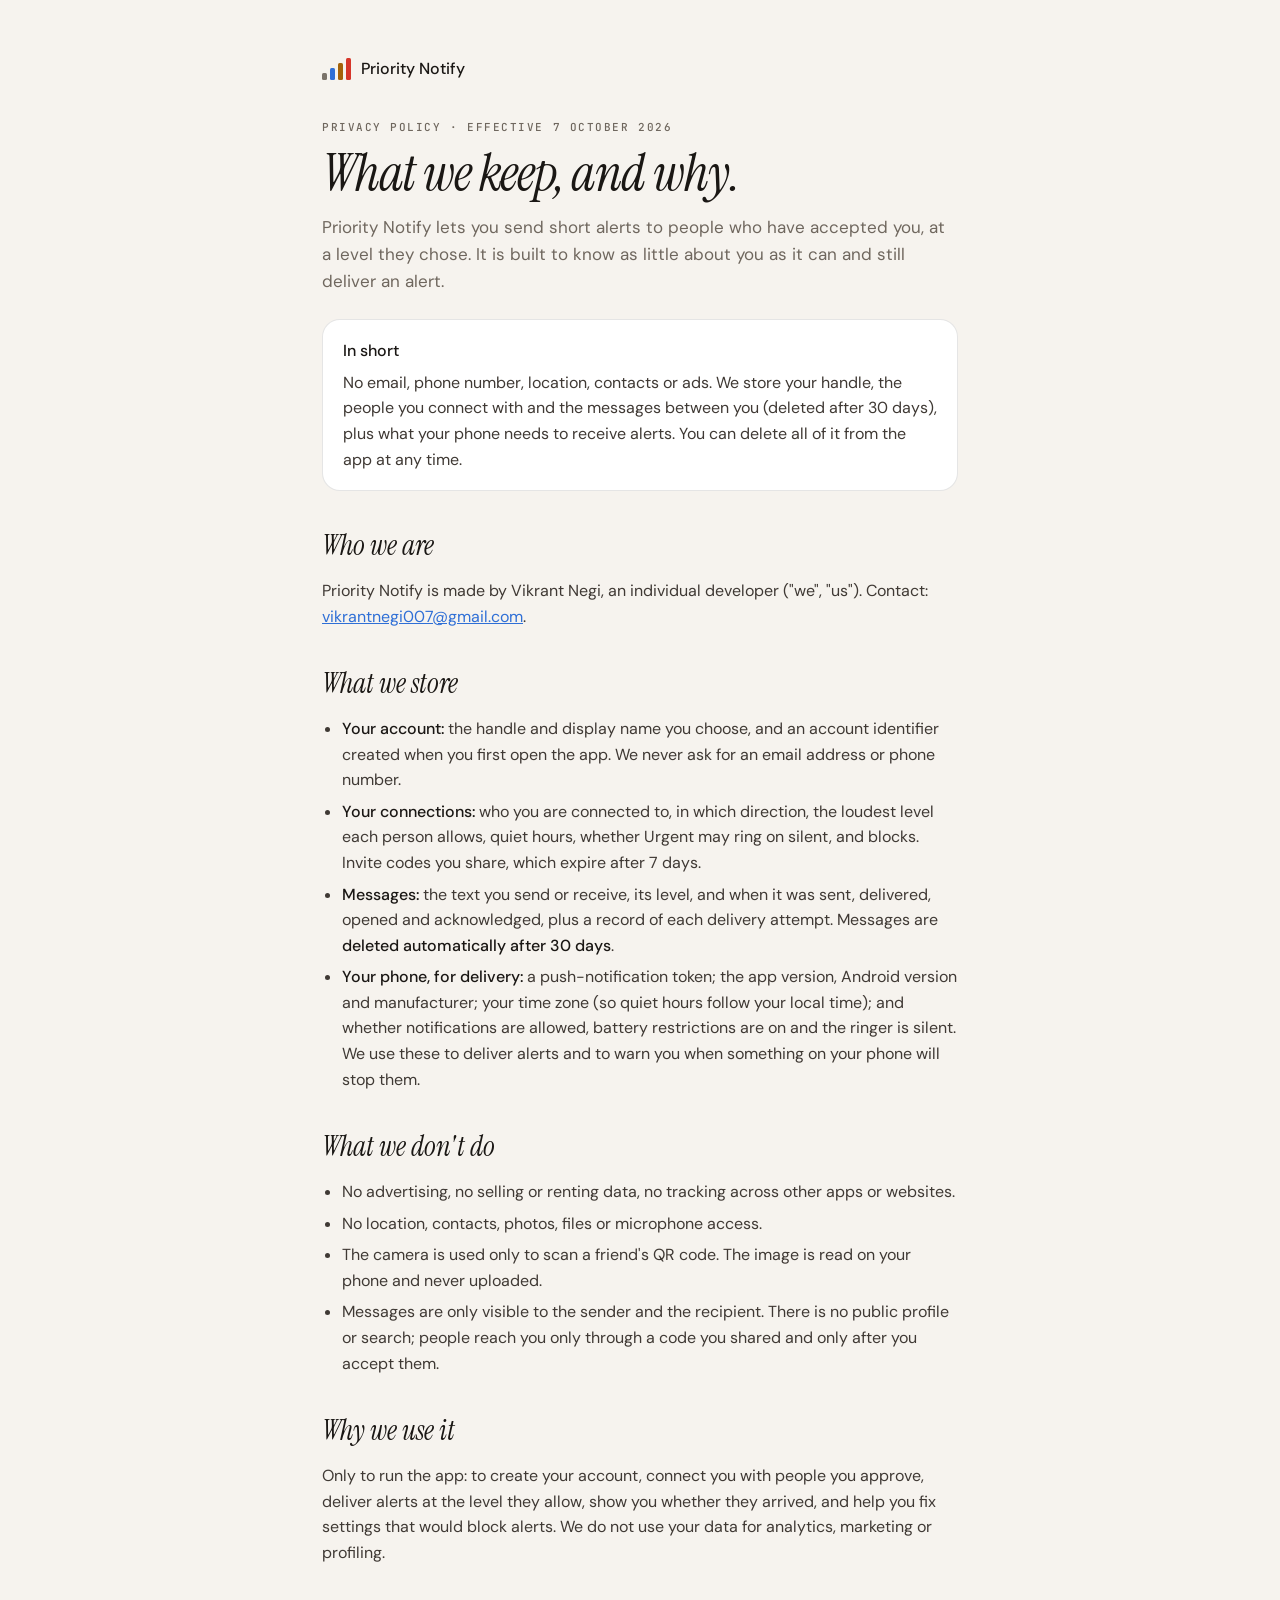
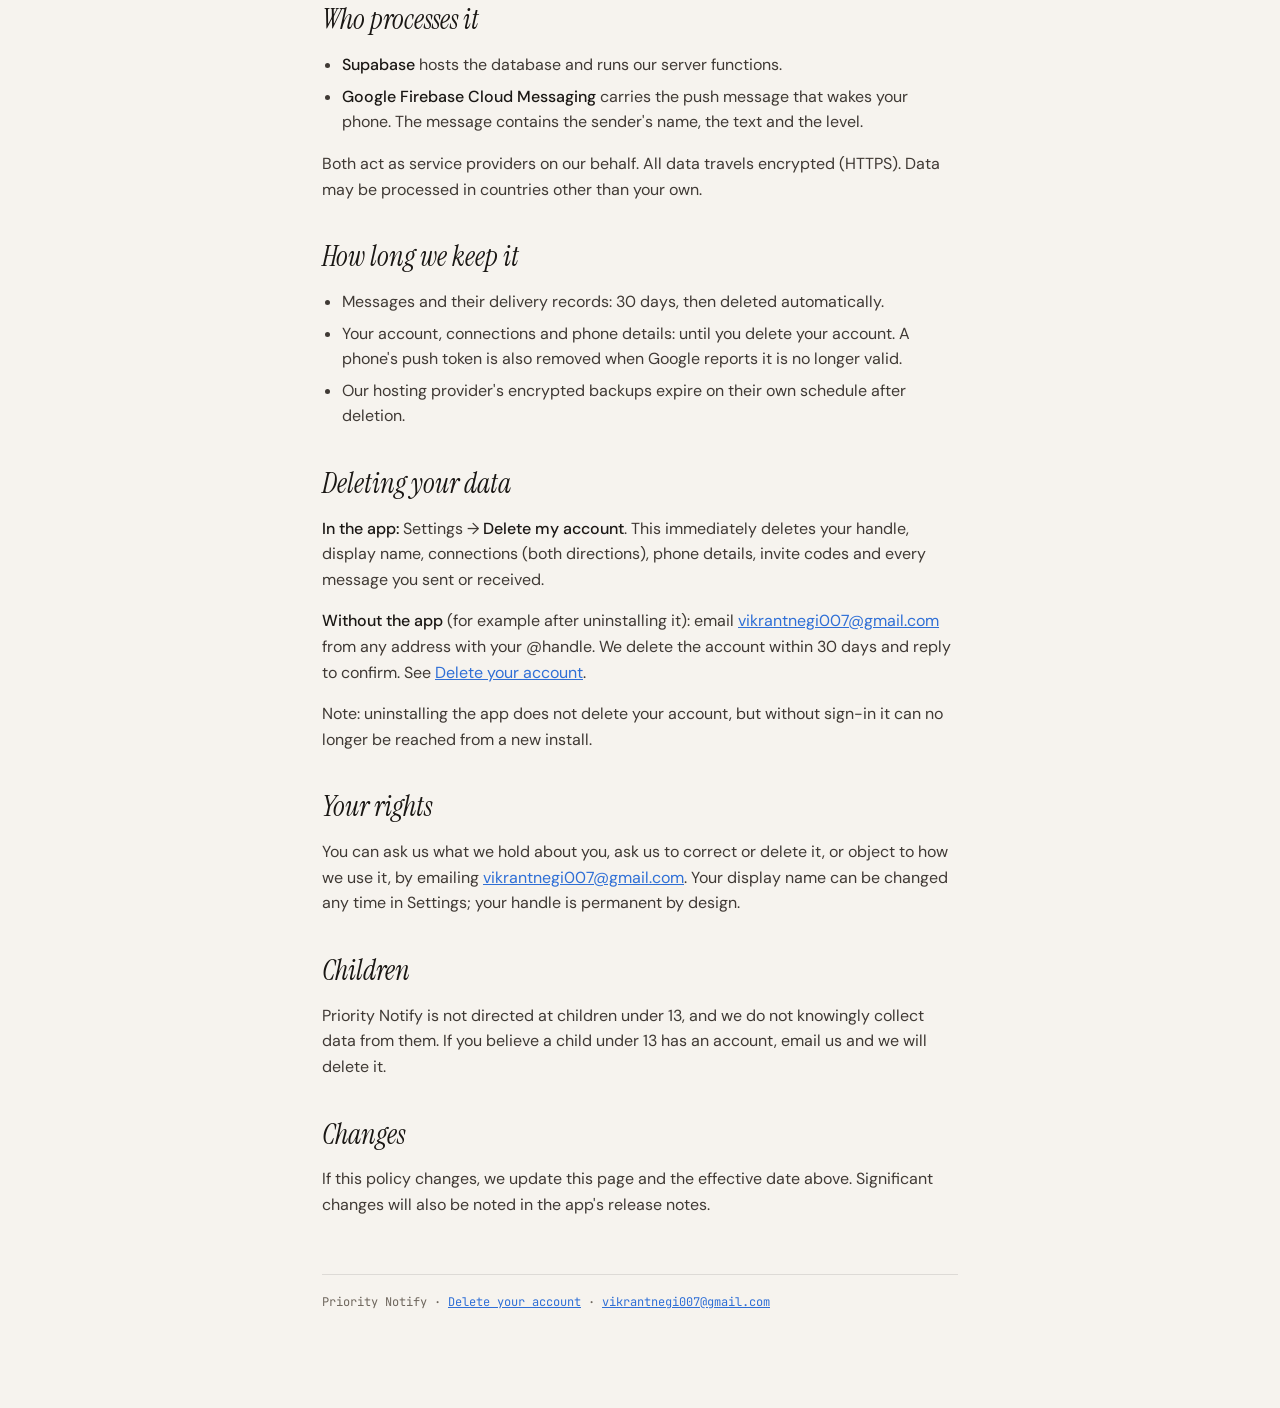
==== privacy/index.html @ 2f18a3ae "Settings → Delete my account (delete_account RPC, controls-check 11a–c), Kotlin sources on the new p" ====
<!doctype html>
<html lang="en">
<head>
<meta charset="utf-8">
<meta name="viewport" content="width=device-width, initial-scale=1">
<title>Privacy Policy · Priority Notify</title>
<meta name="description" content="What Priority Notify stores, why, who processes it, and how to delete it.">
<link rel="preconnect" href="https://fonts.googleapis.com">
<link rel="preconnect" href="https://fonts.gstatic.com" crossorigin>
<link href="https://fonts.googleapis.com/css2?family=DM+Sans:opsz,wght@9..40,400;9..40,500&family=Instrument+Serif:ital@1&family=JetBrains+Mono:wght@400;500&display=swap" rel="stylesheet">
<link rel="stylesheet" href="../style.css">
</head>
<body>
<main>
  <a class="brand" href="../"><span class="bars"><i></i><i></i><i></i><i></i></span>Priority Notify</a>

  <p class="kicker">Privacy policy · effective 7 October 2026</p>
  <h1>What we keep, and why.</h1>
  <p class="lede">Priority Notify lets you send short alerts to people who have accepted you, at a level they chose. It is built to know as little about you as it can and still deliver an alert.</p>

  <div class="card">
    <strong>In short</strong>
    <p>No email, phone number, location, contacts or ads. We store your handle, the people you connect with and the messages between you (deleted after 30 days), plus what your phone needs to receive alerts. You can delete all of it from the app at any time.</p>
  </div>

  <h2>Who we are</h2>
  <p>Priority Notify is made by Vikrant Negi, an individual developer ("we", "us"). Contact: <a href="mailto:vikrantnegi007@gmail.com">vikrantnegi007@gmail.com</a>.</p>

  <h2>What we store</h2>
  <ul>
    <li><strong>Your account:</strong> the handle and display name you choose, and an account identifier created when you first open the app. We never ask for an email address or phone number.</li>
    <li><strong>Your connections:</strong> who you are connected to, in which direction, the loudest level each person allows, quiet hours, whether Urgent may ring on silent, and blocks. Invite codes you share, which expire after 7 days.</li>
    <li><strong>Messages:</strong> the text you send or receive, its level, and when it was sent, delivered, opened and acknowledged, plus a record of each delivery attempt. Messages are <strong>deleted automatically after 30 days</strong>.</li>
    <li><strong>Your phone, for delivery:</strong> a push-notification token; the app version, Android version and manufacturer; your time zone (so quiet hours follow your local time); and whether notifications are allowed, battery restrictions are on and the ringer is silent. We use these to deliver alerts and to warn you when something on your phone will stop them.</li>
  </ul>

  <h2>What we don't do</h2>
  <ul>
    <li>No advertising, no selling or renting data, no tracking across other apps or websites.</li>
    <li>No location, contacts, photos, files or microphone access.</li>
    <li>The camera is used only to scan a friend's QR code. The image is read on your phone and never uploaded.</li>
    <li>Messages are only visible to the sender and the recipient. There is no public profile or search; people reach you only through a code you shared and only after you accept them.</li>
  </ul>

  <h2>Why we use it</h2>
  <p>Only to run the app: to create your account, connect you with people you approve, deliver alerts at the level they allow, show you whether they arrived, and help you fix settings that would block alerts. We do not use your data for analytics, marketing or profiling.</p>

  <h2>Who processes it</h2>
  <ul>
    <li><strong>Supabase</strong> hosts the database and runs our server functions.</li>
    <li><strong>Google Firebase Cloud Messaging</strong> carries the push message that wakes your phone. The message contains the sender's name, the text and the level.</li>
  </ul>
  <p>Both act as service providers on our behalf. All data travels encrypted (HTTPS). Data may be processed in countries other than your own.</p>

  <h2>How long we keep it</h2>
  <ul>
    <li>Messages and their delivery records: 30 days, then deleted automatically.</li>
    <li>Your account, connections and phone details: until you delete your account. A phone's push token is also removed when Google reports it is no longer valid.</li>
    <li>Our hosting provider's encrypted backups expire on their own schedule after deletion.</li>
  </ul>

  <h2 id="delete">Deleting your data</h2>
  <p><strong>In the app:</strong> Settings → <strong>Delete my account</strong>. This immediately deletes your handle, display name, connections (both directions), phone details, invite codes and every message you sent or received.</p>
  <p><strong>Without the app</strong> (for example after uninstalling it): email <a href="mailto:vikrantnegi007@gmail.com?subject=Delete%20my%20Priority%20Notify%20account">vikrantnegi007@gmail.com</a> from any address with your @handle. We delete the account within 30 days and reply to confirm. See <a href="../delete-account/">Delete your account</a>.</p>
  <p>Note: uninstalling the app does not delete your account, but without sign-in it can no longer be reached from a new install.</p>

  <h2>Your rights</h2>
  <p>You can ask us what we hold about you, ask us to correct or delete it, or object to how we use it, by emailing <a href="mailto:vikrantnegi007@gmail.com">vikrantnegi007@gmail.com</a>. Your display name can be changed any time in Settings; your handle is permanent by design.</p>

  <h2>Children</h2>
  <p>Priority Notify is not directed at children under 13, and we do not knowingly collect data from them. If you believe a child under 13 has an account, email us and we will delete it.</p>

  <h2>Changes</h2>
  <p>If this policy changes, we update this page and the effective date above. Significant changes will also be noted in the app's release notes.</p>

  <footer>Priority Notify · <a href="../delete-account/">Delete your account</a> · <a href="mailto:vikrantnegi007@gmail.com">vikrantnegi007@gmail.com</a></footer>
</main>
</body>
</html>
---- style.css ----
/* Priority Notify — legal pages. Dispatch v2 tokens (app/lib/theme.ts). */
:root {
  --bg: #F6F3EE; --sf: #FFFFFF; --ink: #1A1714; --mut: #6F675E; --soft: #3F3934; --ln: rgba(0,0,0,.1);
  --fyi: #7A736A; --nor: #2F6FD6; --imp: #A3620A; --urg: #D6362A; --ok: #1F8A57;
}
@media (prefers-color-scheme: dark) {
  :root {
    --bg: #0C0B0A; --sf: #171514; --ink: #F4EFE7; --mut: #9A938A; --soft: #CFC8BE; --ln: rgba(255,255,255,.1);
    --fyi: #8B857D; --nor: #6EA8FF; --imp: #FFB13D; --urg: #FF4A3D; --ok: #56C48C;
  }
}
* { box-sizing: border-box; }
html { -webkit-text-size-adjust: 100%; }
body { margin: 0; background: var(--bg); color: var(--ink); font: 400 16px/1.6 'DM Sans', system-ui, sans-serif; }
main { max-width: 680px; margin: 0 auto; padding: 32px 16px 64px; }
@media (min-width: 600px) { main { padding: 56px 22px 96px; } }
.brand { display: flex; align-items: center; gap: 10px; font-weight: 500; text-decoration: none; color: var(--ink); }
.bars { display: flex; align-items: flex-end; gap: 3px; height: 22px; }
.bars i { width: 5px; border-radius: 1.5px; display: block; }
.bars i:nth-child(1) { height: 7px; background: var(--fyi); }
.bars i:nth-child(2) { height: 12px; background: var(--nor); }
.bars i:nth-child(3) { height: 17px; background: var(--imp); }
.bars i:nth-child(4) { height: 22px; background: var(--urg); }
.kicker { font: 500 11px/1 'JetBrains Mono', ui-monospace, monospace; letter-spacing: .14em; color: var(--mut); text-transform: uppercase; margin: 40px 0 0; }
h1 { font: italic 400 clamp(36px, 8vw, 52px)/1.02 'Instrument Serif', Georgia, serif; letter-spacing: -.02em; margin: 14px 0 0; }
h2 { font: italic 400 28px/1.1 'Instrument Serif', Georgia, serif; margin: 40px 0 0; }
p, li { color: var(--soft); }
.lede { color: var(--mut); font-size: 17px; margin-top: 14px; }
ul { padding-left: 20px; }
li { margin: 6px 0; }
a { color: var(--nor); }
strong { color: var(--ink); font-weight: 500; }
.card { margin-top: 24px; padding: 18px 20px; border-radius: 18px; background: var(--sf); border: 1px solid var(--ln); }
.card p { margin: 6px 0 0; }
.steps { counter-reset: s; list-style: none; padding: 0; }
.steps li { counter-increment: s; display: grid; grid-template-columns: 28px 1fr; gap: 10px; padding: 12px 0; border-top: 1px solid var(--ln); margin: 0; }
.steps li::before { content: counter(s); font: 500 13px/1.6 'JetBrains Mono', ui-monospace, monospace; color: var(--mut); }
.links { display: flex; flex-direction: column; margin-top: 28px; border-top: 1px solid var(--ln); }
.links a { display: flex; justify-content: space-between; padding: 16px 0; border-bottom: 1px solid var(--ln); color: var(--ink); text-decoration: none; font-weight: 500; }
.links a span { color: var(--mut); }
footer { margin-top: 56px; padding-top: 18px; border-top: 1px solid var(--ln); color: var(--mut); font: 400 12px/1.6 'JetBrains Mono', ui-monospace, monospace; }
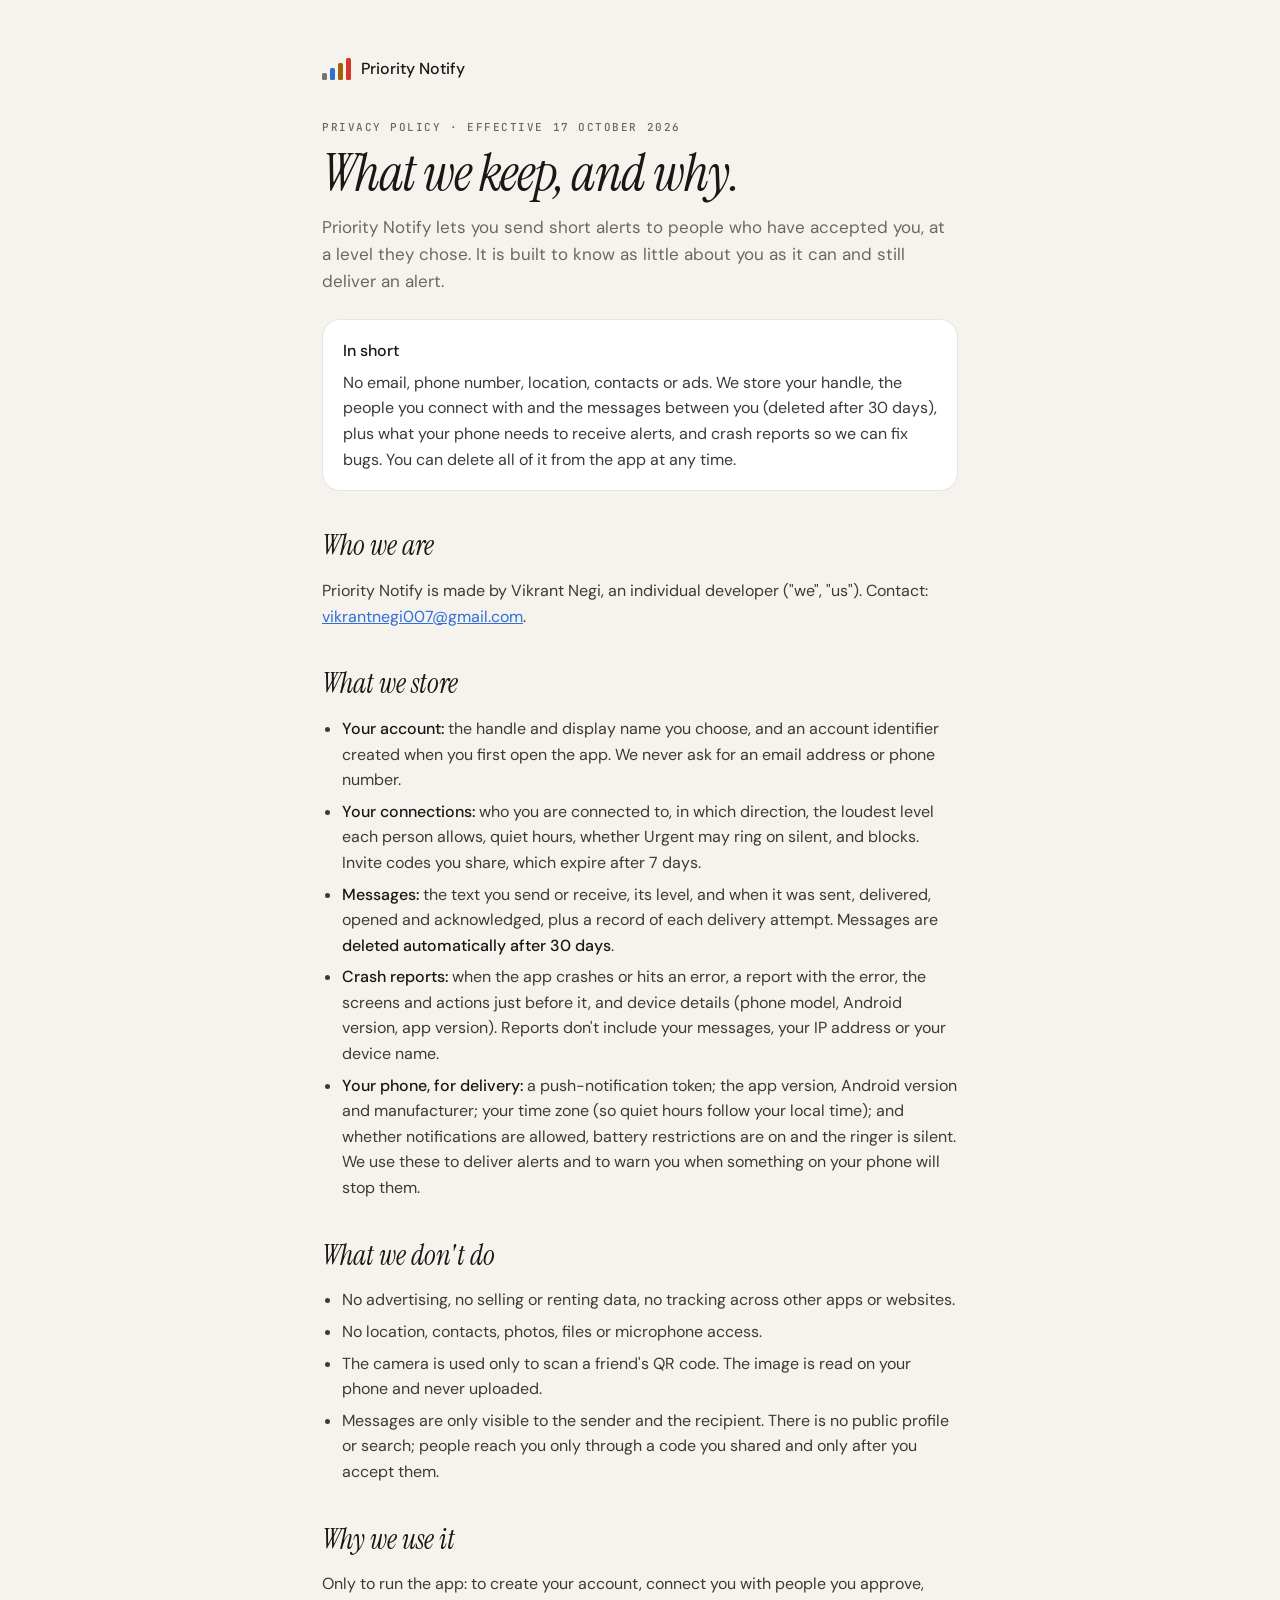
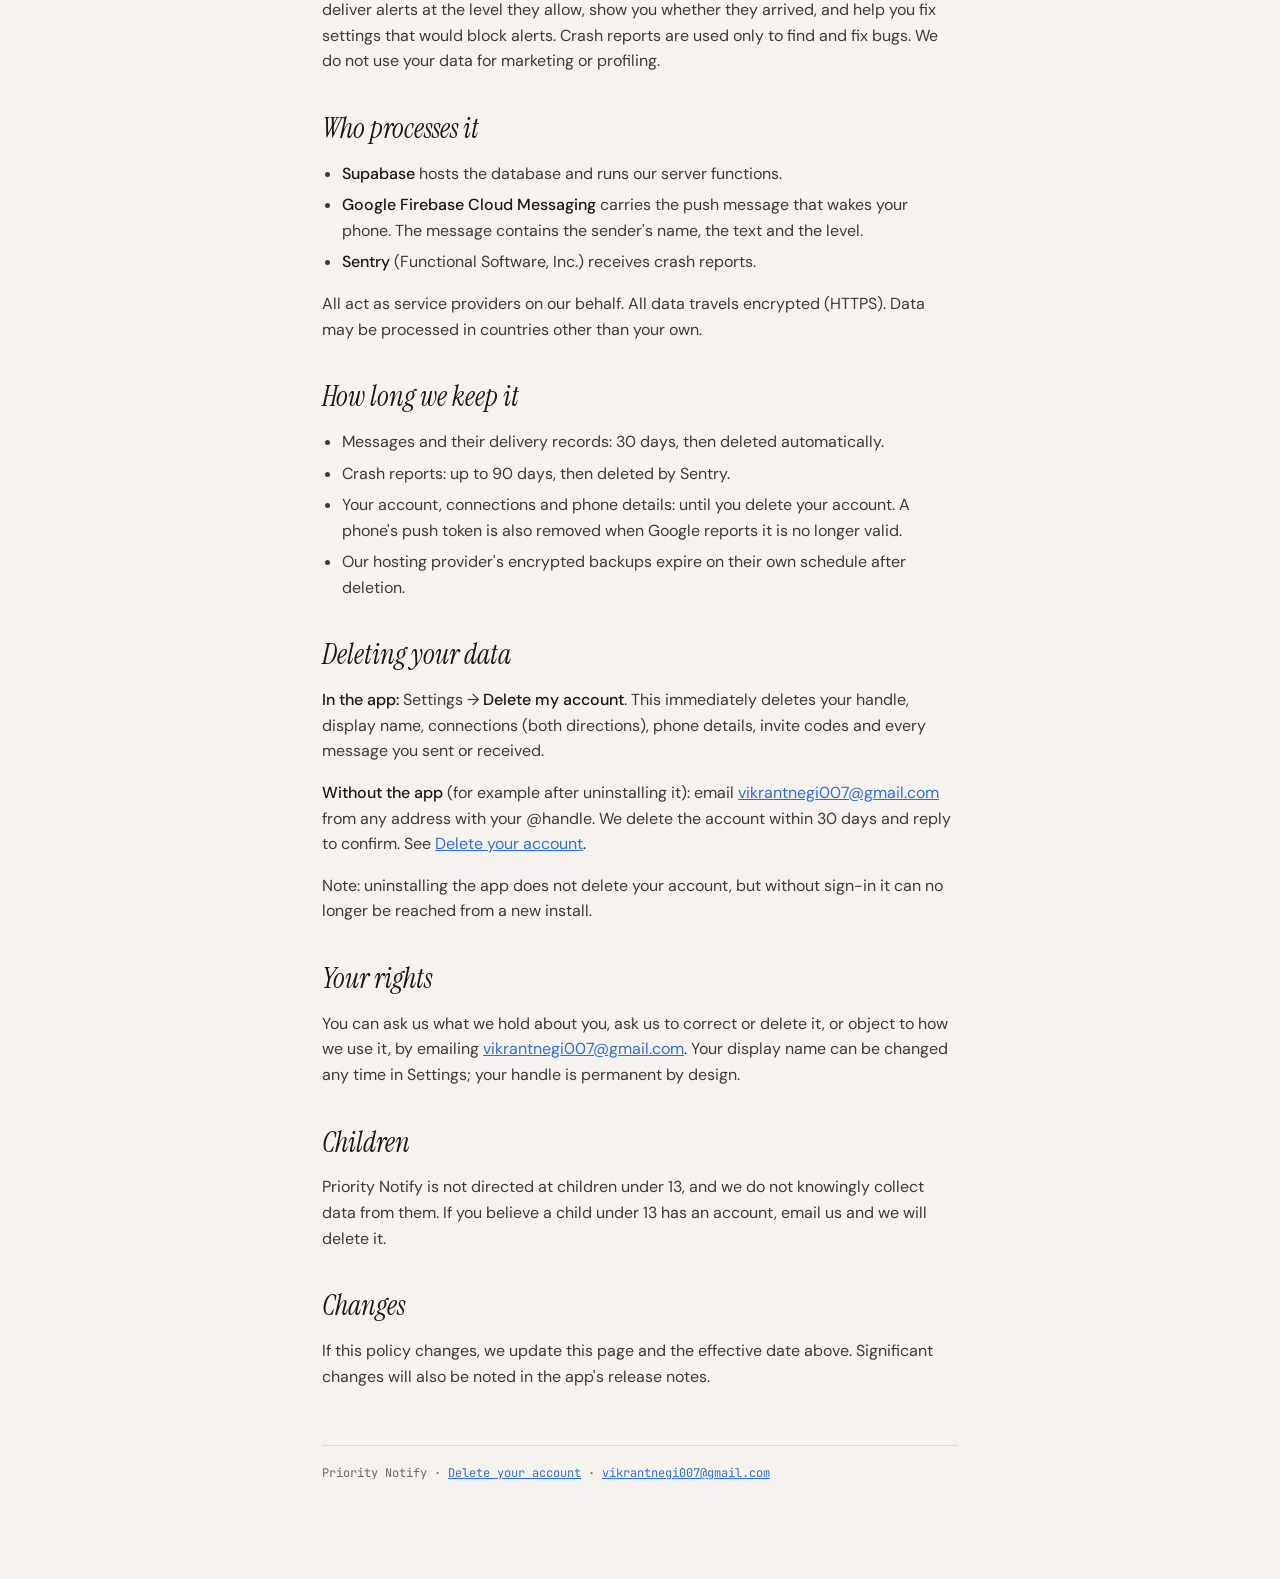
==== commit 9ff2559b: "Privacy policy: crash reports via Sentry (effective 17 Oct 2026) Co-Authored-By: Claude Opus 5.5 (1M" ====
--- a/privacy/index.html
+++ b/privacy/index.html
@@ -14,13 +14,13 @@
 <main>
   <a class="brand" href="../"><span class="bars"><i></i><i></i><i></i><i></i></span>Priority Notify</a>
 
-  <p class="kicker">Privacy policy · effective 7 October 2026</p>
+  <p class="kicker">Privacy policy · effective 17 October 2026</p>
   <h1>What we keep, and why.</h1>
   <p class="lede">Priority Notify lets you send short alerts to people who have accepted you, at a level they chose. It is built to know as little about you as it can and still deliver an alert.</p>
 
   <div class="card">
     <strong>In short</strong>
-    <p>No email, phone number, location, contacts or ads. We store your handle, the people you connect with and the messages between you (deleted after 30 days), plus what your phone needs to receive alerts. You can delete all of it from the app at any time.</p>
+    <p>No email, phone number, location, contacts or ads. We store your handle, the people you connect with and the messages between you (deleted after 30 days), plus what your phone needs to receive alerts, and crash reports so we can fix bugs. You can delete all of it from the app at any time.</p>
   </div>
 
   <h2>Who we are</h2>
@@ -31,6 +31,7 @@
     <li><strong>Your account:</strong> the handle and display name you choose, and an account identifier created when you first open the app. We never ask for an email address or phone number.</li>
     <li><strong>Your connections:</strong> who you are connected to, in which direction, the loudest level each person allows, quiet hours, whether Urgent may ring on silent, and blocks. Invite codes you share, which expire after 7 days.</li>
     <li><strong>Messages:</strong> the text you send or receive, its level, and when it was sent, delivered, opened and acknowledged, plus a record of each delivery attempt. Messages are <strong>deleted automatically after 30 days</strong>.</li>
+    <li><strong>Crash reports:</strong> when the app crashes or hits an error, a report with the error, the screens and actions just before it, and device details (phone model, Android version, app version). Reports don't include your messages, your IP address or your device name.</li>
     <li><strong>Your phone, for delivery:</strong> a push-notification token; the app version, Android version and manufacturer; your time zone (so quiet hours follow your local time); and whether notifications are allowed, battery restrictions are on and the ringer is silent. We use these to deliver alerts and to warn you when something on your phone will stop them.</li>
   </ul>
 
@@ -43,18 +44,20 @@
   </ul>
 
   <h2>Why we use it</h2>
-  <p>Only to run the app: to create your account, connect you with people you approve, deliver alerts at the level they allow, show you whether they arrived, and help you fix settings that would block alerts. We do not use your data for analytics, marketing or profiling.</p>
+  <p>Only to run the app: to create your account, connect you with people you approve, deliver alerts at the level they allow, show you whether they arrived, and help you fix settings that would block alerts. Crash reports are used only to find and fix bugs. We do not use your data for marketing or profiling.</p>
 
   <h2>Who processes it</h2>
   <ul>
     <li><strong>Supabase</strong> hosts the database and runs our server functions.</li>
     <li><strong>Google Firebase Cloud Messaging</strong> carries the push message that wakes your phone. The message contains the sender's name, the text and the level.</li>
+    <li><strong>Sentry</strong> (Functional Software, Inc.) receives crash reports.</li>
   </ul>
-  <p>Both act as service providers on our behalf. All data travels encrypted (HTTPS). Data may be processed in countries other than your own.</p>
+  <p>All act as service providers on our behalf. All data travels encrypted (HTTPS). Data may be processed in countries other than your own.</p>
 
   <h2>How long we keep it</h2>
   <ul>
     <li>Messages and their delivery records: 30 days, then deleted automatically.</li>
+    <li>Crash reports: up to 90 days, then deleted by Sentry.</li>
     <li>Your account, connections and phone details: until you delete your account. A phone's push token is also removed when Google reports it is no longer valid.</li>
     <li>Our hosting provider's encrypted backups expire on their own schedule after deletion.</li>
   </ul>
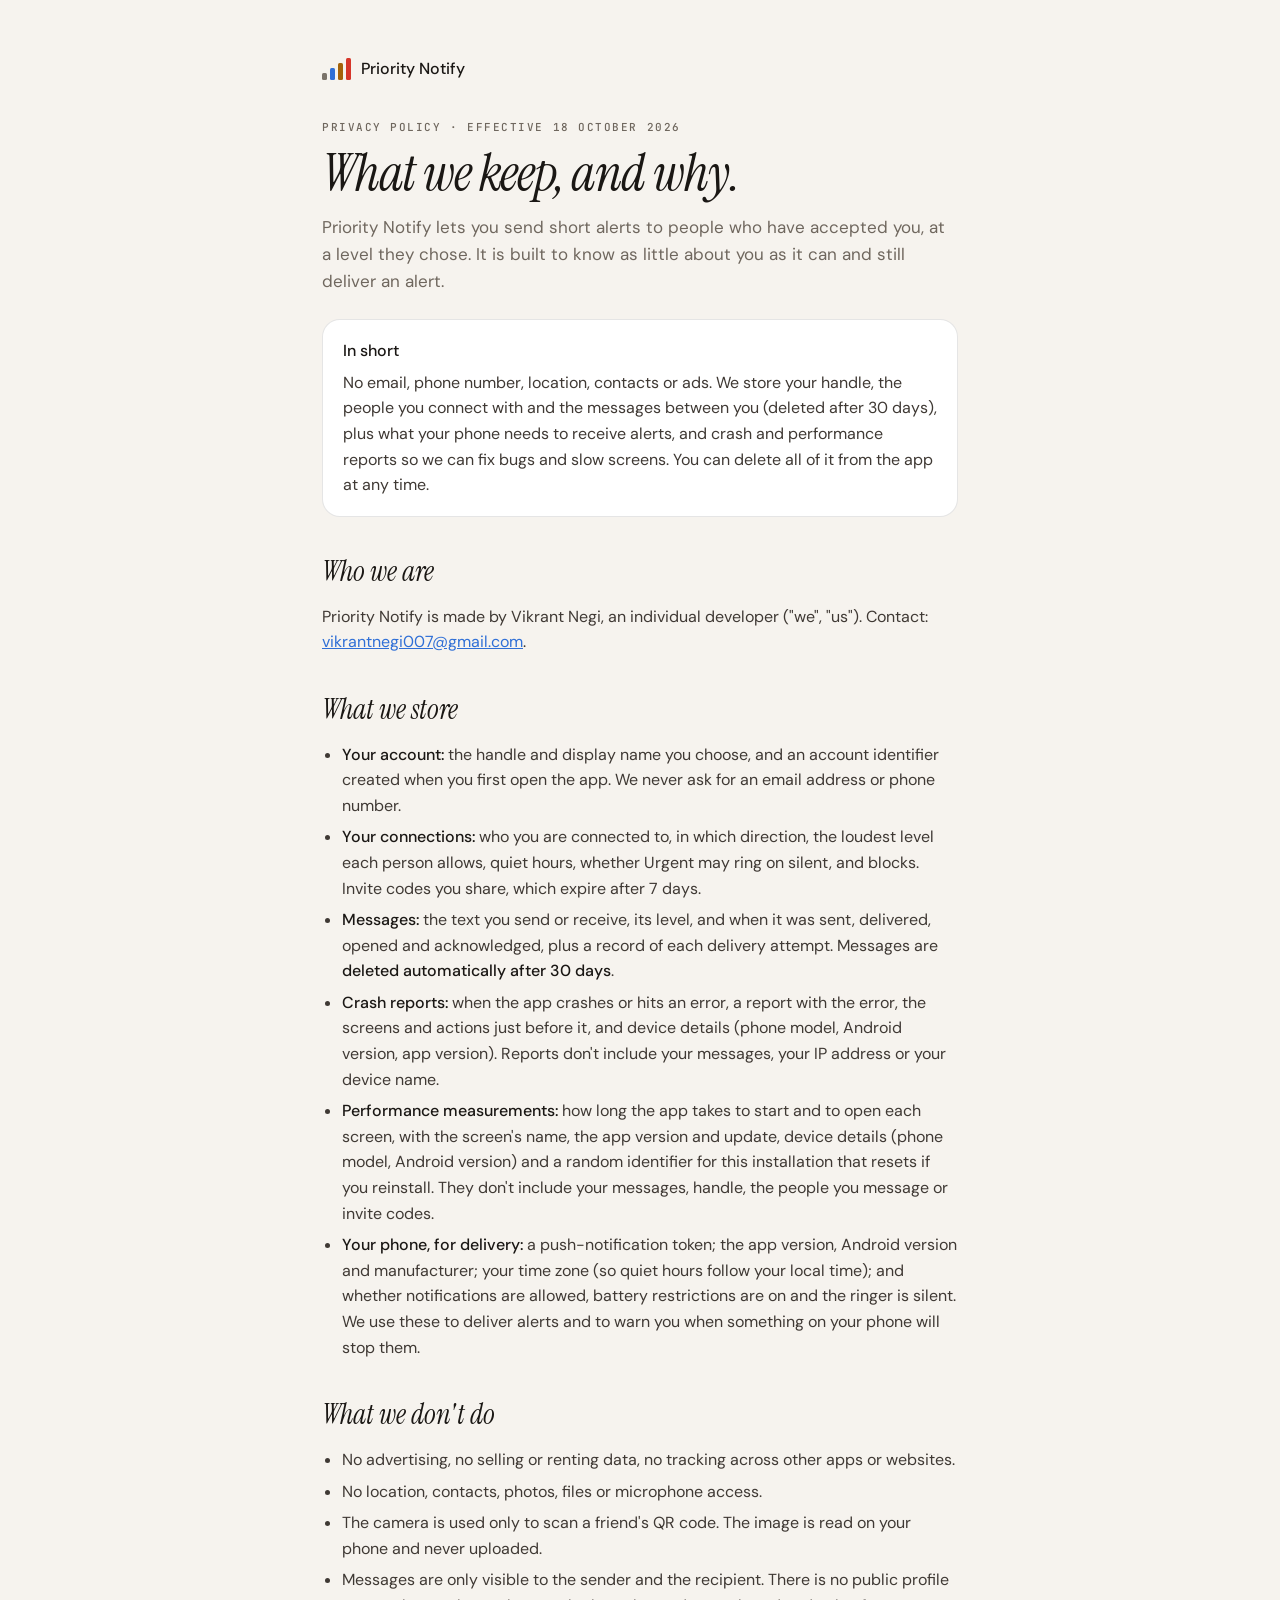
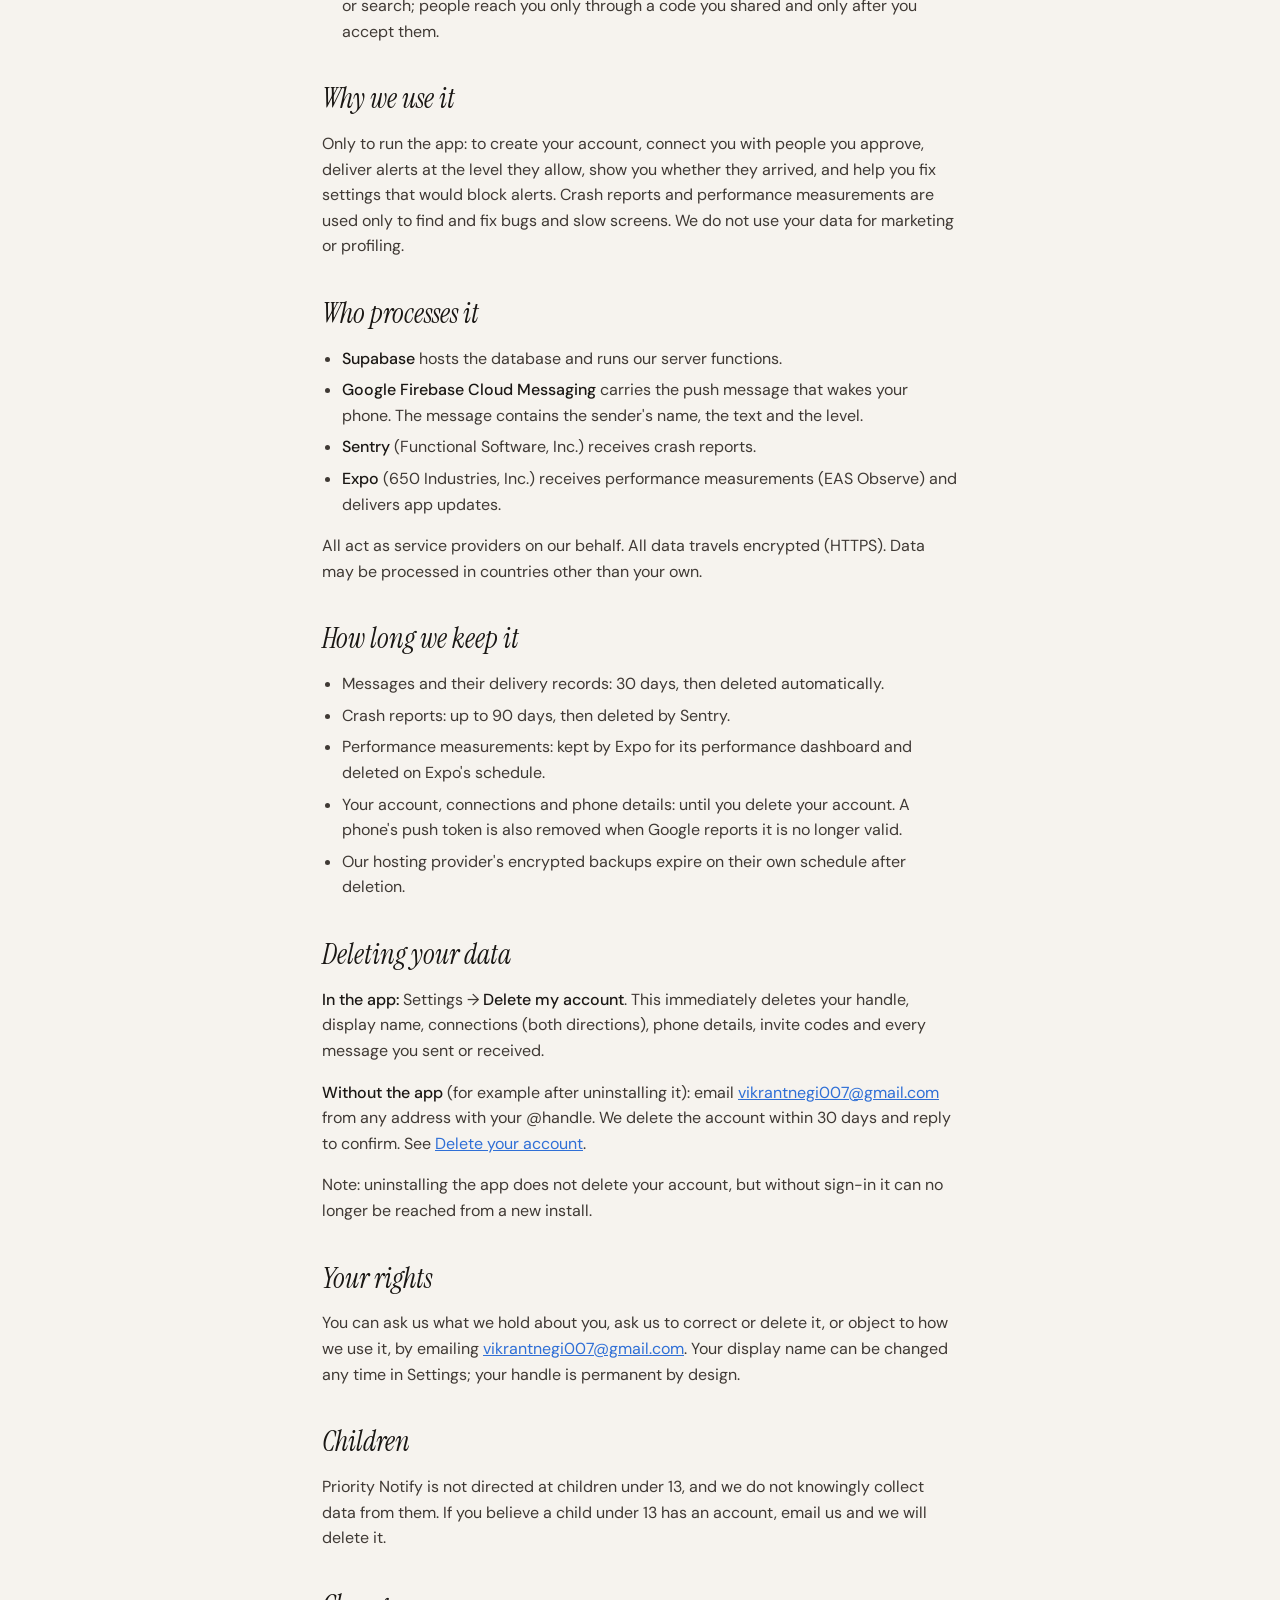
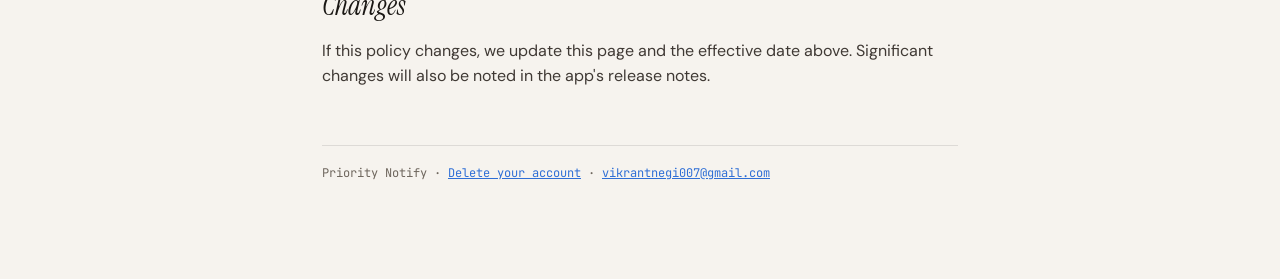
==== commit 2973f983: "1.0.5: EAS Observe performance monitoring, private route params filtered; privacy policy lists Expo " ====
--- a/privacy/index.html
+++ b/privacy/index.html
@@ -14,13 +14,13 @@
 <main>
   <a class="brand" href="../"><span class="bars"><i></i><i></i><i></i><i></i></span>Priority Notify</a>
 
-  <p class="kicker">Privacy policy · effective 17 October 2026</p>
+  <p class="kicker">Privacy policy · effective 18 October 2026</p>
   <h1>What we keep, and why.</h1>
   <p class="lede">Priority Notify lets you send short alerts to people who have accepted you, at a level they chose. It is built to know as little about you as it can and still deliver an alert.</p>
 
   <div class="card">
     <strong>In short</strong>
-    <p>No email, phone number, location, contacts or ads. We store your handle, the people you connect with and the messages between you (deleted after 30 days), plus what your phone needs to receive alerts, and crash reports so we can fix bugs. You can delete all of it from the app at any time.</p>
+    <p>No email, phone number, location, contacts or ads. We store your handle, the people you connect with and the messages between you (deleted after 30 days), plus what your phone needs to receive alerts, and crash and performance reports so we can fix bugs and slow screens. You can delete all of it from the app at any time.</p>
   </div>
 
   <h2>Who we are</h2>
@@ -32,6 +32,7 @@
     <li><strong>Your connections:</strong> who you are connected to, in which direction, the loudest level each person allows, quiet hours, whether Urgent may ring on silent, and blocks. Invite codes you share, which expire after 7 days.</li>
     <li><strong>Messages:</strong> the text you send or receive, its level, and when it was sent, delivered, opened and acknowledged, plus a record of each delivery attempt. Messages are <strong>deleted automatically after 30 days</strong>.</li>
     <li><strong>Crash reports:</strong> when the app crashes or hits an error, a report with the error, the screens and actions just before it, and device details (phone model, Android version, app version). Reports don't include your messages, your IP address or your device name.</li>
+    <li><strong>Performance measurements:</strong> how long the app takes to start and to open each screen, with the screen's name, the app version and update, device details (phone model, Android version) and a random identifier for this installation that resets if you reinstall. They don't include your messages, handle, the people you message or invite codes.</li>
     <li><strong>Your phone, for delivery:</strong> a push-notification token; the app version, Android version and manufacturer; your time zone (so quiet hours follow your local time); and whether notifications are allowed, battery restrictions are on and the ringer is silent. We use these to deliver alerts and to warn you when something on your phone will stop them.</li>
   </ul>
 
@@ -44,13 +45,14 @@
   </ul>
 
   <h2>Why we use it</h2>
-  <p>Only to run the app: to create your account, connect you with people you approve, deliver alerts at the level they allow, show you whether they arrived, and help you fix settings that would block alerts. Crash reports are used only to find and fix bugs. We do not use your data for marketing or profiling.</p>
+  <p>Only to run the app: to create your account, connect you with people you approve, deliver alerts at the level they allow, show you whether they arrived, and help you fix settings that would block alerts. Crash reports and performance measurements are used only to find and fix bugs and slow screens. We do not use your data for marketing or profiling.</p>
 
   <h2>Who processes it</h2>
   <ul>
     <li><strong>Supabase</strong> hosts the database and runs our server functions.</li>
     <li><strong>Google Firebase Cloud Messaging</strong> carries the push message that wakes your phone. The message contains the sender's name, the text and the level.</li>
     <li><strong>Sentry</strong> (Functional Software, Inc.) receives crash reports.</li>
+    <li><strong>Expo</strong> (650 Industries, Inc.) receives performance measurements (EAS Observe) and delivers app updates.</li>
   </ul>
   <p>All act as service providers on our behalf. All data travels encrypted (HTTPS). Data may be processed in countries other than your own.</p>
 
@@ -58,6 +60,7 @@
   <ul>
     <li>Messages and their delivery records: 30 days, then deleted automatically.</li>
     <li>Crash reports: up to 90 days, then deleted by Sentry.</li>
+    <li>Performance measurements: kept by Expo for its performance dashboard and deleted on Expo's schedule.</li>
     <li>Your account, connections and phone details: until you delete your account. A phone's push token is also removed when Google reports it is no longer valid.</li>
     <li>Our hosting provider's encrypted backups expire on their own schedule after deletion.</li>
   </ul>
